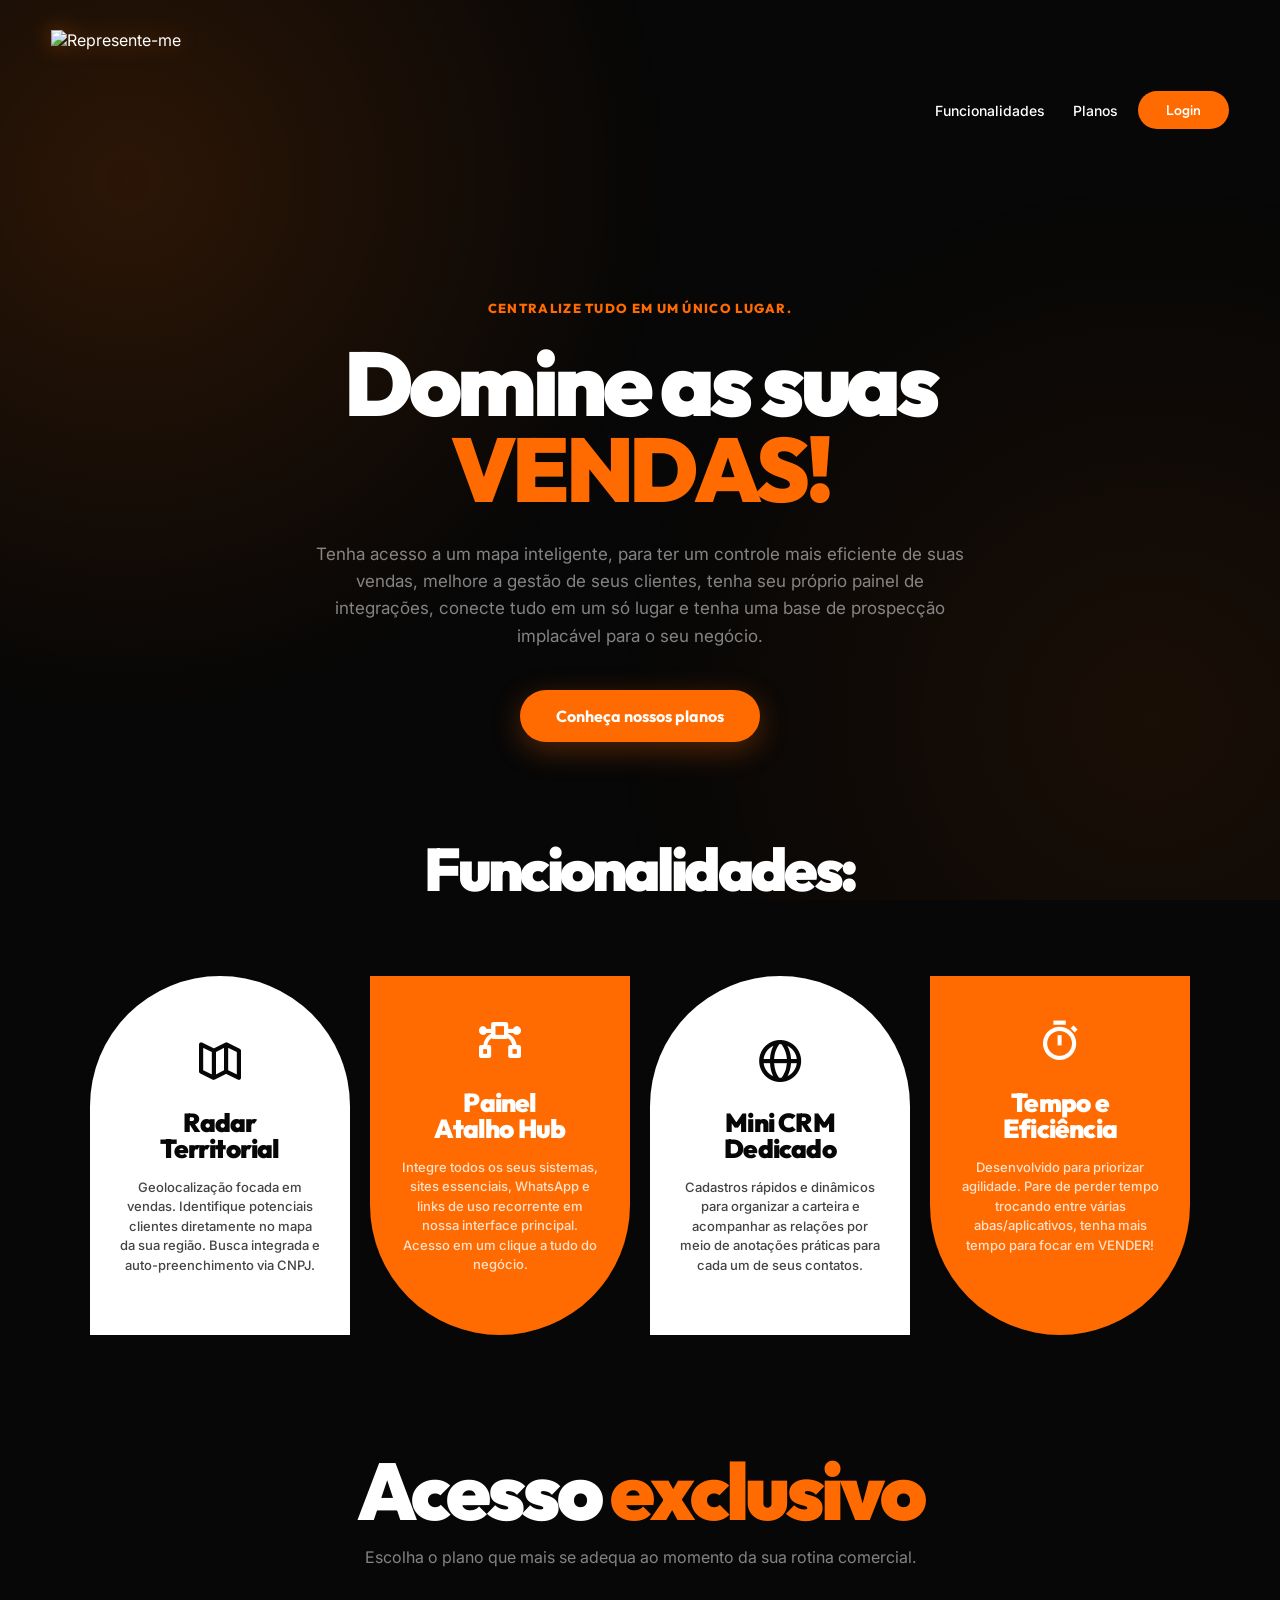
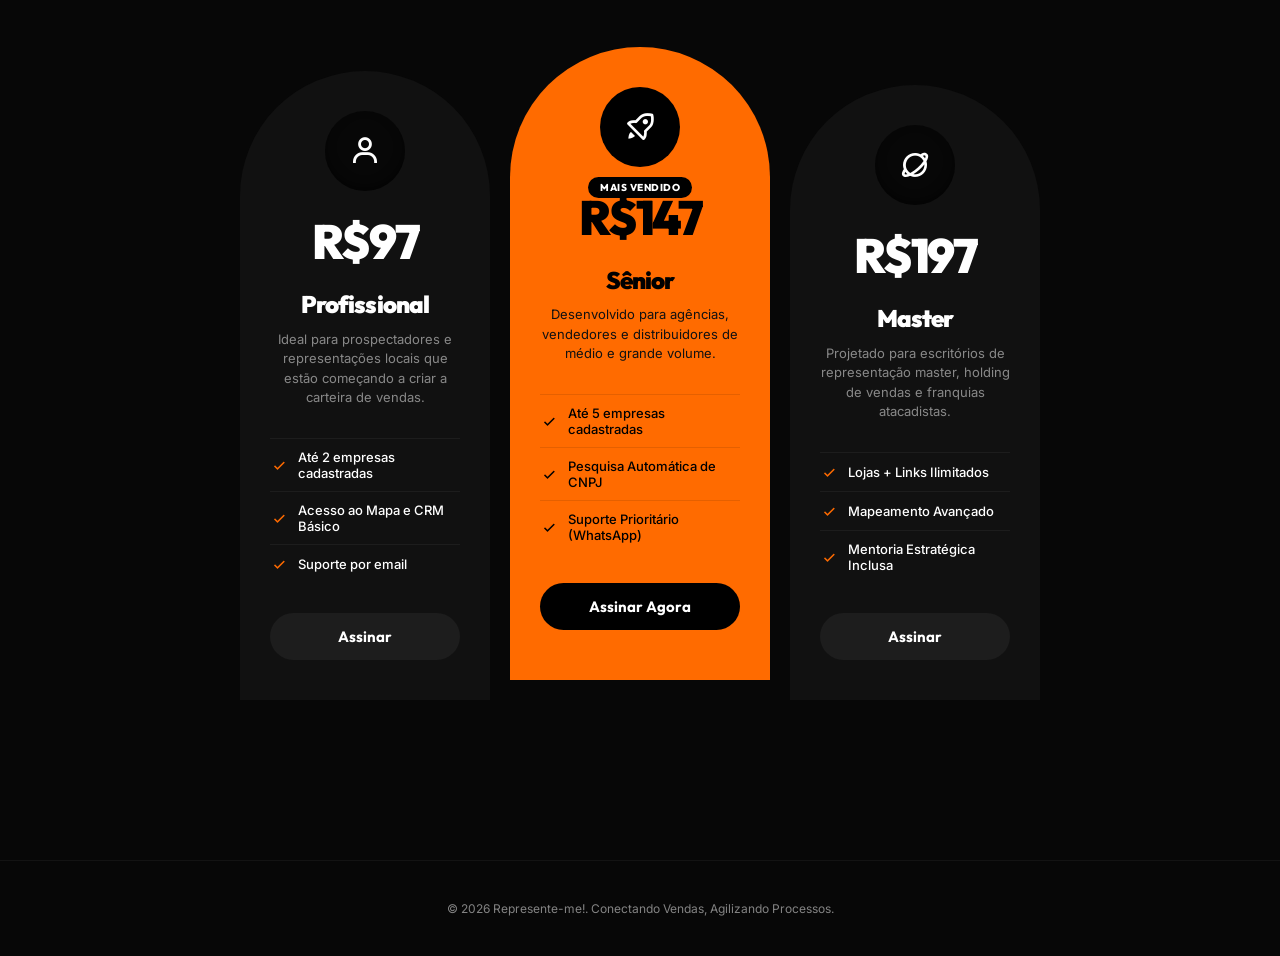
==== index.html @ a8b2b68c "atualizações" ====
﻿<!DOCTYPE html>
<html lang="pt-BR">

<head>
    <meta charset="UTF-8">
    <meta name="viewport" content="width=device-width, initial-scale=1.0">
    <title>Represente-me! | O Hub de Vendas</title>
    <!-- Otimização -->
    <link rel="preconnect" href="https://fonts.googleapis.com">
    <link rel="preconnect" href="https://fonts.gstatic.com" crossorigin>
    <link rel="preload" as="style"
        href="https://fonts.googleapis.com/css2?family=Outfit:wght@400;500;700;800;900&family=Inter:wght@400;500;600&display=swap">

    <!-- Fonts -->
    <link
        href="https://fonts.googleapis.com/css2?family=Outfit:wght@400;500;700;800;900&family=Inter:wght@400;500;600&display=swap"
        rel="stylesheet">

    <!-- Ícones -->
    <link href='https://unpkg.com/boxicons@2.1.4/css/boxicons.min.css' rel='stylesheet'>

    <link rel="stylesheet" href="landing.css">
    <link rel="icon" type="image/png" href="logo.png">
</head>

<body>

    <!-- Header -->
    <nav class="navbar">
        <div class="brand">
            <img src="logo.png" alt="Represente-me" style="margin-left: 0;">
        </div>
        <div class="nav-links">
            <a href="#funcionalidades" class="d-mobile-hide">Funcionalidades</a>
            <a href="#planos" class="d-mobile-hide">Planos</a>
            <a href="login.html" class="cta-btn btn-login-nav">Login</a>
        </div>
    </nav>

    <!-- Hero -->
    <section class="hero" style="animation: fadeUp 0.8s ease forwards;">
        <p class="tagline">Centralize tudo em um único lugar.</p>
        <h1>Domine as suas<br><span>VENDAS!</span></h1>
        <p class='desc'>Tenha acesso a um mapa inteligente, para ter um controle mais eficiente de suas vendas, melhore a gestão de seus clientes, tenha seu próprio painel de integrações, conecte tudo em um só lugar e tenha uma base de prospecção implacável para o seu negócio.</p>


        <a href="#planos" class="cta-btn popup-anim">Conheça nossos planos</a>
    </section>

    <div class="separator-text reveal">
        <h2 class='title-bold text-center'>Funcionalidades:</h2>
    </div>

    <!-- Features -->
    <section class="features-section" id="funcionalidades">
        <div class="feature-pill reveal delay-1">
            <i class='bx bx-map-alt'></i>
            <h3>Radar<br>Territorial</h3>
            <p>Geolocalização focada em vendas. Identifique potenciais clientes diretamente no mapa da sua região. Busca
                integrada e auto-preenchimento via CNPJ.</p>
        </div>
        <div class="feature-pill inverted reveal delay-2">
            <i class='bx bx-vector'></i>
            <h3>Painel<br>Atalho Hub</h3>
            <p>Integre todos os seus sistemas, sites essenciais, WhatsApp e links de uso recorrente em nossa interface
                principal. Acesso em um clique a tudo do negócio.</p>
        </div>
        <div class="feature-pill reveal delay-3">
            <i class='bx bx-globe'></i>
            <h3>Mini CRM<br>Dedicado</h3>
            <p>Cadastros rápidos e dinâmicos para organizar a carteira e acompanhar as relações por meio de anotações
                práticas para cada um de seus contatos.</p>
        </div>
        <div class="feature-pill inverted reveal delay-4" style="border-radius: 0 0 200px 200px;">
            <i class='bx bx-stopwatch'></i>
            <h3>Tempo e<br>Eficiência</h3>
            <p>Desenvolvido para priorizar agilidade. Pare de perder tempo trocando entre várias abas/aplicativos,
                tenha mais tempo para focar em VENDER!</p>
        </div>
    </section>

    <div class="separator-text text-center reveal">
        <h2 class="title-bold" style="font-size: 80px; letter-spacing:-0.05em; margin-bottom: 20px;">Acesso <span
                style="color:#FF6B00;">exclusivo</span></h2>
        <p style="color:var(--text-muted); font-size:16px;">Escolha o plano que mais se adequa ao momento da sua rotina
            comercial.</p>
    </div>

    <!-- Pricing -->
    <section class="pricing-section" id="planos">
        <div class="pricing-cards">
            <!-- Plan 1 -->
            <div class="price-card feature-tall reveal delay-1">
                <div class="pill-top">
                    <i class='bx bx-user'></i>
                </div>
                <div class="price-value">R$97</div>
                <div class='price-name' style='margin-top: 20px;'>Profissional</div>
                <p class="price-desc" style="font-size:13px;">Ideal para prospectadores e representações locais que
                    estão começando a criar a carteira de vendas.</p>
                <ul class="features-list">
                    <li><i class='bx bx-check'></i> Até 2 empresas cadastradas</li>
                    <li><i class='bx bx-check'></i> Acesso ao Mapa e CRM Básico</li>
                    <li><i class='bx bx-check'></i> Suporte por email</li>
                </ul>
                <a href="login.html" class="card-btn">Assinar</a>
            </div>

            <!-- Plan 2 (Featured) -->
            <div class="price-card feature-tall featured reveal delay-2 hover-glow"
                style="background: rgba(255, 107, 0, 1) !important; color:#000;">
                <div class="pill-top popup-anim" style="background:#000; box-shadow:none;">
                    <i class='bx bx-rocket' style="color:#FFF;"></i>
                </div>
                <div class="badge" style="background:#000; color:#fff;">MAIS VENDIDO</div>
                <div class="price-value" style="color:#000;">R$147</div>
                <div class='price-name' style='margin-top: 20px; color:#000;'>Sênior</div>
                <p class="price-desc" style="font-size:13px; color:#111;">Desenvolvido para agências, vendedores e
                    distribuidores de médio e grande volume.</p>
                <ul class="features-list" style="color:#000;">
                    <li style="border-color:rgba(0,0,0,0.1);"><i class='bx bx-check' style="color:#000;"></i> Até 5
                        empresas cadastradas</li>
                    <li style="border-color:rgba(0,0,0,0.1);"><i class='bx bx-check' style="color:#000;"></i> Pesquisa
                        Automática de CNPJ</li>
                    <li style="border-color:rgba(0,0,0,0.1);"><i class='bx bx-check' style="color:#000;"></i> Suporte
                        Prioritário (WhatsApp)</li>
                </ul>
                <a href="login.html" class="card-btn" style="background:#000; color:#fff; border:none;">Assinar
                    Agora</a>
            </div>

            <!-- Plan 3 -->
            <div class="price-card feature-tall reveal delay-3">
                <div class="pill-top">
                    <i class='bx bx-planet'></i>
                </div>
                <div class="price-value">R$197</div>
                <div class='price-name' style='margin-top: 20px;'>Master</div>
                <p class="price-desc" style="font-size:13px;">Projetado para escritórios de representação master,
                    holding de vendas e franquias atacadistas.</p>
                <ul class="features-list">
                    <li><i class='bx bx-check'></i> Lojas + Links Ilimitados</li>
                    <li><i class='bx bx-check'></i> Mapeamento Avançado</li>
                    <li><i class='bx bx-check'></i> Mentoria Estratégica Inclusa</li>
                </ul>
                <a href="login.html" class="card-btn">Assinar</a>
            </div>
        </div>
    </section>

    <footer>
        <p>&copy; 2026 Represente-me!. Conectando Vendas, Agilizando Processos.</p>
    </footer>

    <!-- Script de Animação de Scroll Seguro -->
    <script>
        document.addEventListener('DOMContentLoaded', () => {
            const observer = new IntersectionObserver((entries) => {
                entries.forEach(entry => {
                    if (entry.isIntersecting) {
                        entry.target.classList.add('active');
                    }
                });
            }, {
                threshold: 0.1,
                rootMargin: "0px 0px -50px 0px"
            });

            document.querySelectorAll('.reveal').forEach((el) => {
                observer.observe(el);
            });
        });
    </script>
</body>

</html>
---- landing.css ----
﻿@import url('https://fonts.googleapis.com/css2?family=Outfit:wght@300;400;500;600;700;800;900&family=Inter:wght@300;400;500;600;700&display=swap');

:root {
    --primary-color: #FF6B00;
    --bg-dark: #070707;
    --text-light: #ffffff;
    --text-muted: rgba(255, 255, 255, 0.5);
    --glass-bg: rgba(255, 255, 255, 0.03);
    --glass-border: rgba(255, 255, 255, 0.08);
    --ease-out-expo: cubic-bezier(0.16, 1, 0.3, 1);
}

* {
    margin: 0;
    padding: 0;
    box-sizing: border-box;
}

html {
    scroll-behavior: smooth;
}

body {
    background: var(--bg-dark);
    color: var(--text-light);
    font-family: 'Inter', sans-serif;
    overflow-x: hidden;
    -webkit-font-smoothing: antialiased;
}

h1,
h2,
h3,
h4,
h5,
.title-bold,
.price-name,
.price-value {
    font-family: 'Outfit', sans-serif;
}

/* Red glow background effects */
body::before {
    content: '';
    position: fixed;
    inset: 0;
    background:
        radial-gradient(circle at 10% 20%, rgba(255, 107, 0, 0.15) 0%, transparent 40%),
        radial-gradient(circle at 90% 80%, rgba(255, 107, 0, 0.08) 0%, transparent 40%);
    z-index: -1;
    pointer-events: none;
}

/* Navbar */
.navbar {
    display: flex;
    justify-content: space-between;
    align-items: center;
    padding: 30px 4%;
    max-width: 1400px;
    margin: 0 auto;
}

.brand {
    display: flex;
    align-items: center;
}

.brand img {
    height: 160px;
    filter: drop-shadow(0 0 10px rgba(255, 107, 0, 0.4));
    transition: transform 0.3s;
}

.brand img:hover {
    transform: scale(1.05);
}

.nav-links {
    display: flex;
    align-items: center;
}

.nav-links a {
    color: var(--text-light);
    text-decoration: none;
    font-size: 14px;
    font-weight: 500;
    margin-left: 28px;
    transition: color 0.3s;
}

.nav-links a:hover {
    color: var(--primary-color);
}

/* Buttons */
.cta-btn {
    display: inline-block;
    background: var(--primary-color);
    color: #fff !important;
    padding: 16px 36px;
    border-radius: 99px;
    font-family: 'Outfit', sans-serif;
    font-weight: 700;
    font-size: 16px;
    text-decoration: none;
    transition: all 0.3s var(--ease-out-expo);
    box-shadow: 0 8px 30px rgba(255, 107, 0, 0.3);
}

.cta-btn:hover {
    transform: translateY(-3px);
    box-shadow: 0 12px 40px rgba(255, 107, 0, 0.5);
    background: #ff7a1a;
}

.btn-login-nav {
    padding: 10px 28px !important;
    box-shadow: none !important;
    margin-left: 20px !important;
}

/* Hero Section */
.hero {
    text-align: center;
    padding: 80px 20px 60px;
    max-width: 1000px;
    margin: 0 auto;
}

.hero p.tagline {
    font-family: 'Outfit', sans-serif;
    color: var(--primary-color);
    font-weight: 800;
    letter-spacing: 0.1em;
    font-size: 13px;
    margin-bottom: 24px;
    text-transform: uppercase;
}

.hero h1 {
    font-size: clamp(40px, 8vw, 90px);
    font-weight: 900;
    line-height: 0.95;
    letter-spacing: -0.05em;
    margin-bottom: 30px;
}

.hero h1 span {
    color: var(--primary-color);
}

.hero p.desc {
    font-size: 17px;
    color: var(--text-muted);
    max-width: 650px;
    margin: 0 auto 40px;
    line-height: 1.6;
}

/* Text Separator */
.separator-text {
    padding: 40px 20px;
    max-width: 1200px;
    margin: 0 auto;
}

.text-center {
    text-align: center;
}

h2.title-bold {
    font-size: 60px;
    font-weight: 900;
    letter-spacing: -0.06em;
    line-height: 0.9;
}

/* Features Pills */
.features-section {
    padding: 40px 20px 80px;
    display: flex;
    flex-wrap: wrap;
    justify-content: center;
    gap: 20px;
    max-width: 1250px;
    margin: 0 auto;
}

.feature-pill {
    background: var(--text-light);
    color: var(--bg-dark);
    border-radius: 200px 200px 0 0;
    width: 260px;
    padding: 60px 30px 40px;
    text-align: center;
    transition: transform 0.4s var(--ease-out-expo);
    position: relative;
}

.feature-pill.inverted {
    background: var(--primary-color);
    color: #fff;
    border-radius: 0 0 200px 200px;
    padding: 40px 30px 60px;
}

.feature-pill.inverted p {
    color: rgba(255, 255, 255, 0.8);
}

.feature-pill.inverted i {
    color: #fff;
}

.feature-pill:hover {
    transform: translateY(-10px);
}

.feature-pill i {
    font-size: 50px;
    color: var(--bg-dark);
    margin-bottom: 24px;
}

.feature-pill h3 {
    font-size: 26px;
    margin-bottom: 16px;
    font-weight: 900;
    letter-spacing: -0.03em;
    line-height: 1;
}

.feature-pill p {
    font-size: 13px;
    color: #444;
    line-height: 1.5;
    font-weight: 500;
}

/* Pricing Cards */
.pricing-section {
    padding: 60px 20px 100px;
    max-width: 1200px;
    margin: 0 auto;
}

.pricing-cards {
    display: flex;
    justify-content: center;
    align-items: flex-end;
    flex-wrap: wrap;
    gap: 20px;
}

.price-card.feature-tall {
    background: #111;
    border-radius: 200px 200px 0 0;
    padding: 40px 30px;
    width: 250px;
    text-align: center;
    position: relative;
    transition: all 0.4s;
    display: flex;
    flex-direction: column;
}

.pill-top {
    width: 80px;
    height: 80px;
    background: var(--bg-dark);
    border-radius: 50%;
    margin: 0 auto 20px;
    display: flex;
    align-items: center;
    justify-content: center;
    font-size: 32px;
    color: var(--text-light);
    box-shadow: inset 0 -4px 10px rgba(0, 0, 0, 0.5);
}

.price-card.feature-tall.featured {
    background: var(--primary-color);
    color: #000;
    width: 260px;
    padding-bottom: 50px;
    transform: translateY(-20px);
}

.price-card:hover {
    transform: translateY(-10px);
}

.price-card.featured:hover {
    transform: translateY(-30px);
}

.badge {
    position: absolute;
    top: 130px;
    left: 50%;
    transform: translateX(-50%);
    background: #fff;
    color: #000;
    padding: 4px 12px;
    border-radius: 20px;
    font-size: 10px;
    font-weight: 800;
    font-family: 'Outfit', sans-serif;
    letter-spacing: 0.05em;
}

.price-value {
    font-size: 48px;
    font-weight: 900;
    letter-spacing: -0.05em;
    color: #fff;
}

.price-name {
    font-size: 24px;
    font-weight: 900;
    letter-spacing: -0.04em;
    line-height: 1.1;
    margin-bottom: 12px;
}

.price-desc {
    color: var(--text-muted);
    font-size: 13px;
    margin-bottom: 30px;
    line-height: 1.5;
}

.features-list {
    list-style: none;
    margin-bottom: auto;
    text-align: left;
}

.features-list li {
    padding: 10px 0;
    border-top: 1px solid rgba(255, 255, 255, 0.05);
    font-size: 13px;
    display: flex;
    align-items: center;
    gap: 10px;
    font-weight: 500;
}

.features-list li i {
    color: var(--primary-color);
    font-size: 18px;
}

.card-btn {
    display: block;
    width: 100%;
    padding: 14px;
    text-align: center;
    border-radius: 99px;
    background: rgba(255, 255, 255, 0.05);
    color: #fff;
    text-decoration: none;
    font-family: 'Outfit', sans-serif;
    font-weight: 700;
    font-size: 15px;
    transition: all 0.3s;
    margin-top: 30px;
}

.price-card:hover .card-btn {
    background: #fff;
    color: #000;
}

footer {
    text-align: center;
    padding: 40px 20px;
    color: var(--text-muted);
    font-size: 12px;
    border-top: 1px solid rgba(255, 255, 255, 0.05);
    margin-top: 60px;
}

/* Responsividade Mobile */
@media (max-width: 900px) {
    .hero h1 {
        font-size: 50px;
    }

    .features-section {
        gap: 30px;
    }

    .feature-pill,
    .feature-pill.inverted {
        width: 100%;
        border-radius: 30px;
        padding: 40px 20px;
    }

    .pricing-cards {
        flex-direction: column;
        align-items: center;
    }

    .price-card.feature-tall,
    .price-card.feature-tall.featured {
        width: 100%;
        max-width: 320px;
        border-radius: 30px;
        transform: none;
        padding-bottom: 40px;
    }

    .price-card.featured:hover {
        transform: translateY(-5px);
    }

    .d-mobile-hide {
        display: none !important;
    }
}

/* ==========================================
   ANIMATIONS
   ========================================== */
.reveal {
    opacity: 0;
    transform: translateY(40px);
    transition: all 0.8s cubic-bezier(0.16, 1, 0.3, 1);
}

.reveal.active {
    opacity: 1;
    transform: translateY(0);
}

.delay-1 {
    transition-delay: 0.1s;
}

.delay-2 {
    transition-delay: 0.2s;
}

.delay-3 {
    transition-delay: 0.3s;
}

.delay-4 {
    transition-delay: 0.4s;
}

.hover-glow:hover {
    box-shadow: 0 0 50px rgba(255, 107, 0, 0.6) !important;
}

@keyframes floatPulse {
    0% {
        transform: translateY(0);
        box-shadow: 0 0 0 0 rgba(255, 107, 0, 0.4);
    }

    50% {
        transform: translateY(-5px);
        box-shadow: 0 0 20px 10px rgba(255, 107, 0, 0);
    }

    100% {
        transform: translateY(0);
        box-shadow: 0 0 0 0 rgba(255, 107, 0, 0);
    }
}

@keyframes fadeUp {
    0% {
        opacity: 0;
        transform: translateY(40px);
    }

    100% {
        opacity: 1;
        transform: translateY(0);
    }
}

.popup-anim {
    animation: floatPulse 3s infinite ease-in-out;
}
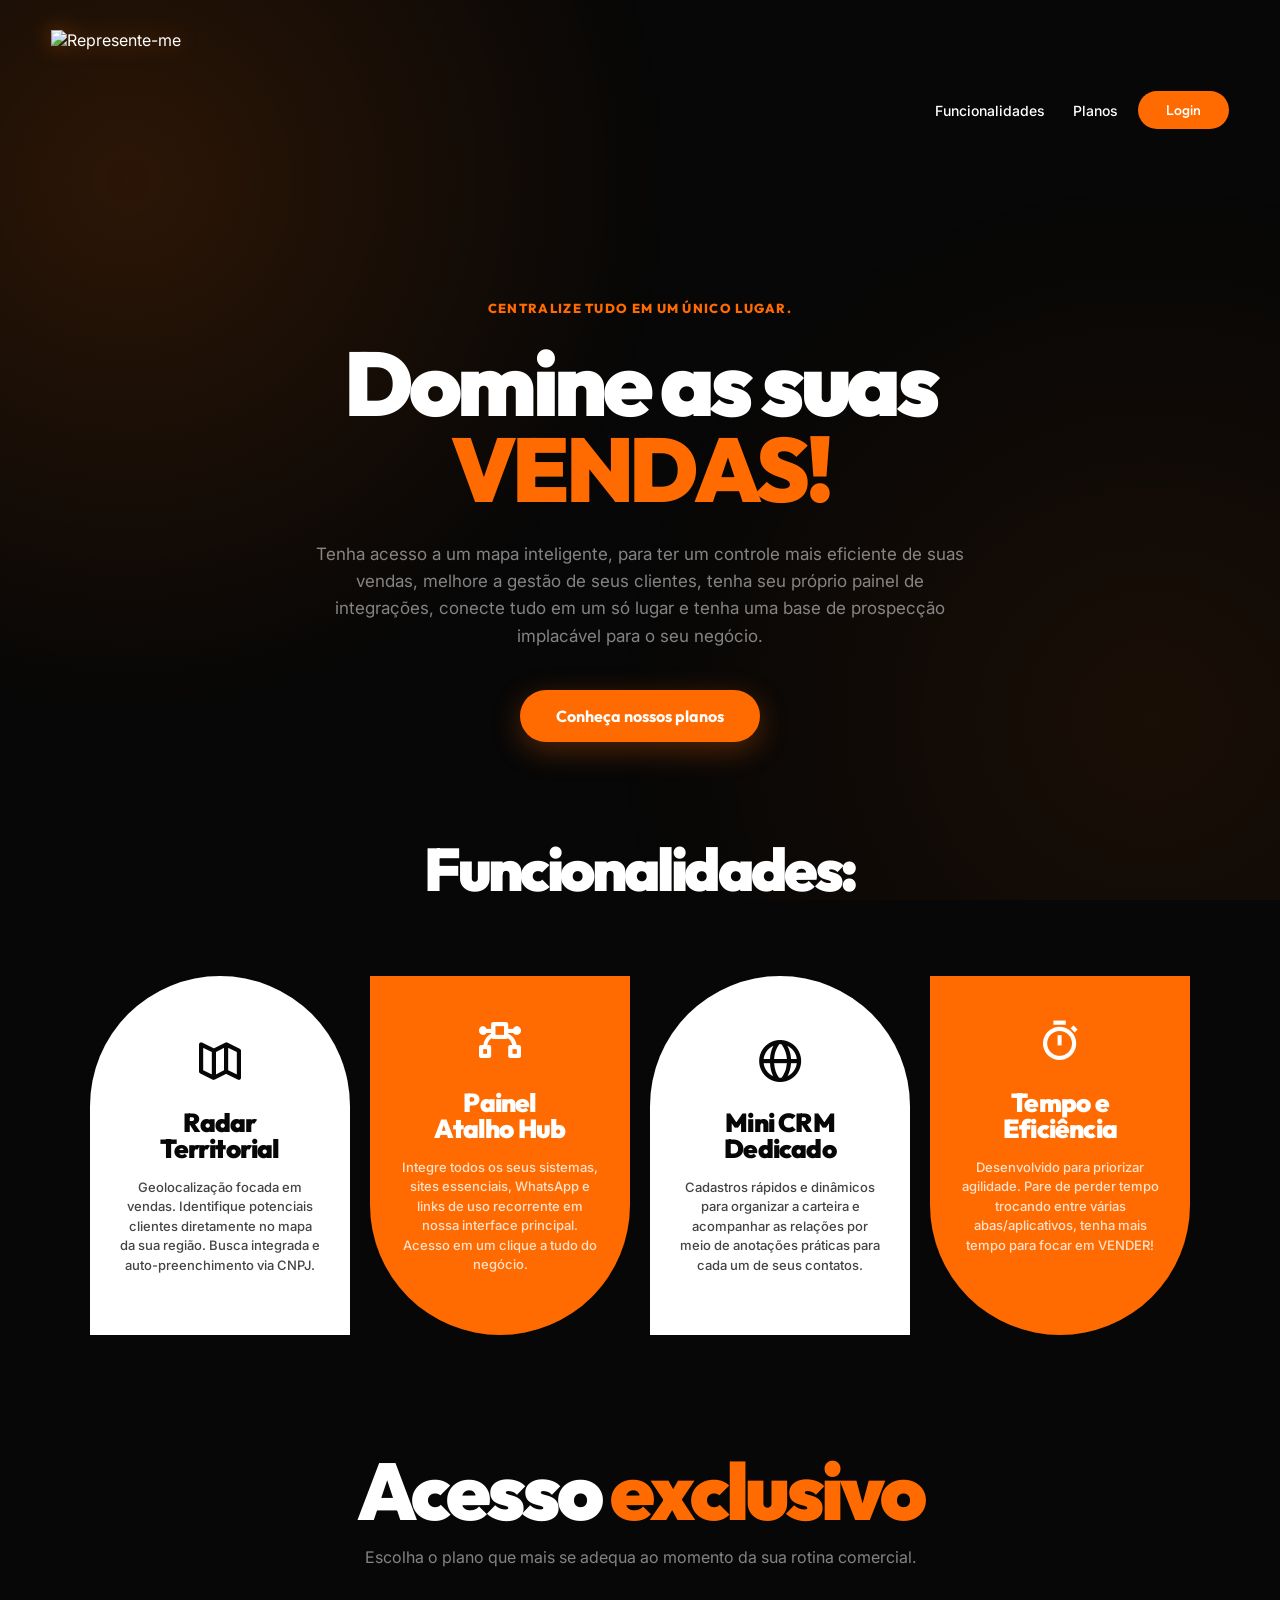
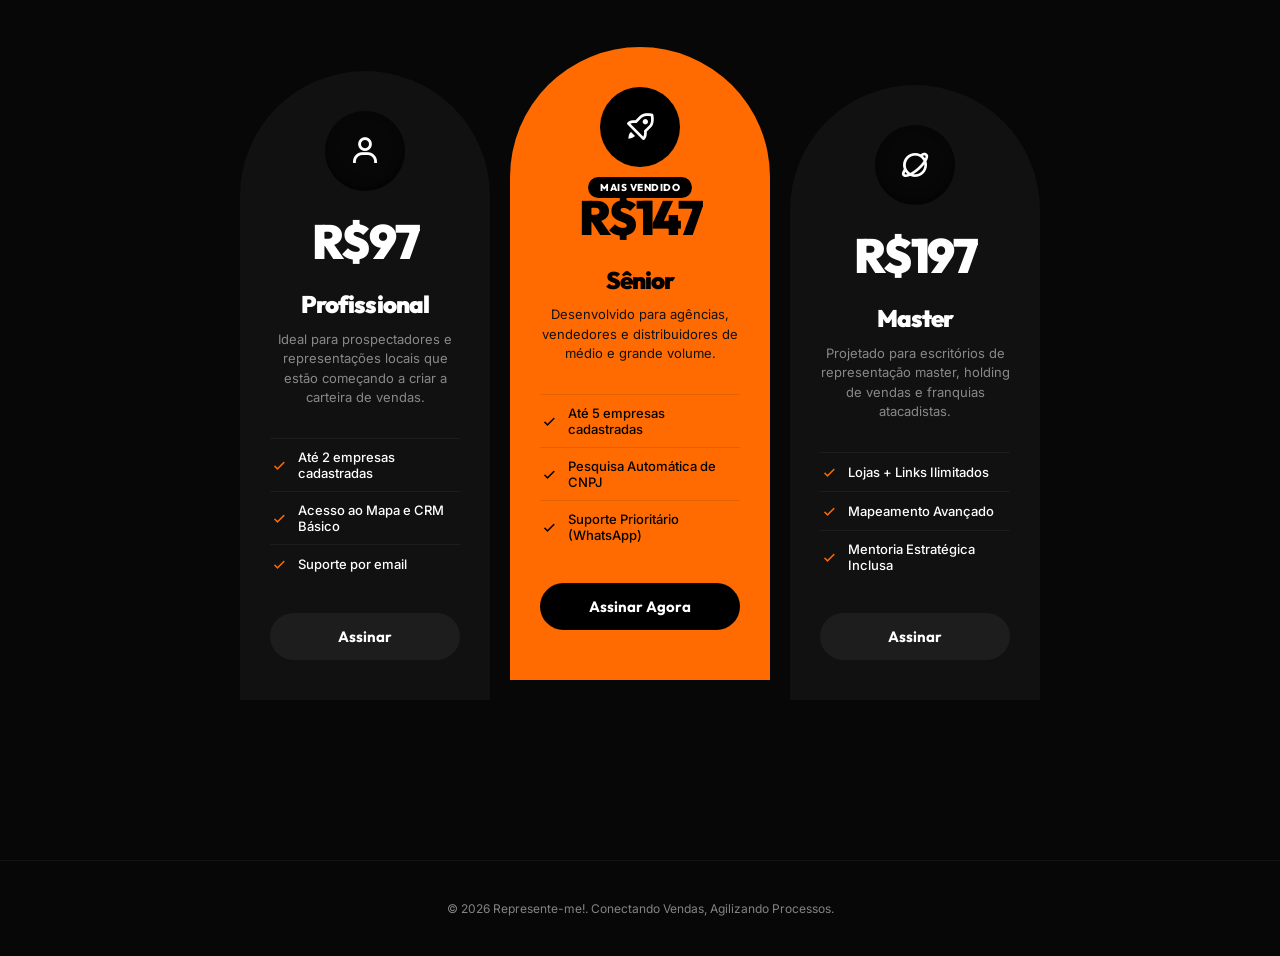
==== commit dc5ced26: "Conexão com Supabase" ====
--- a/index.html
+++ b/index.html
@@ -21,6 +21,9 @@
 
     <link rel="stylesheet" href="landing.css">
     <link rel="icon" type="image/png" href="logo.png">
+<!-- Importando o Supabase via CDN Oficial -->
+<script src="https://cdn.jsdelivr.net/npm/@supabase/supabase-js@2"></script>
+
 </head>
 
 <body>
